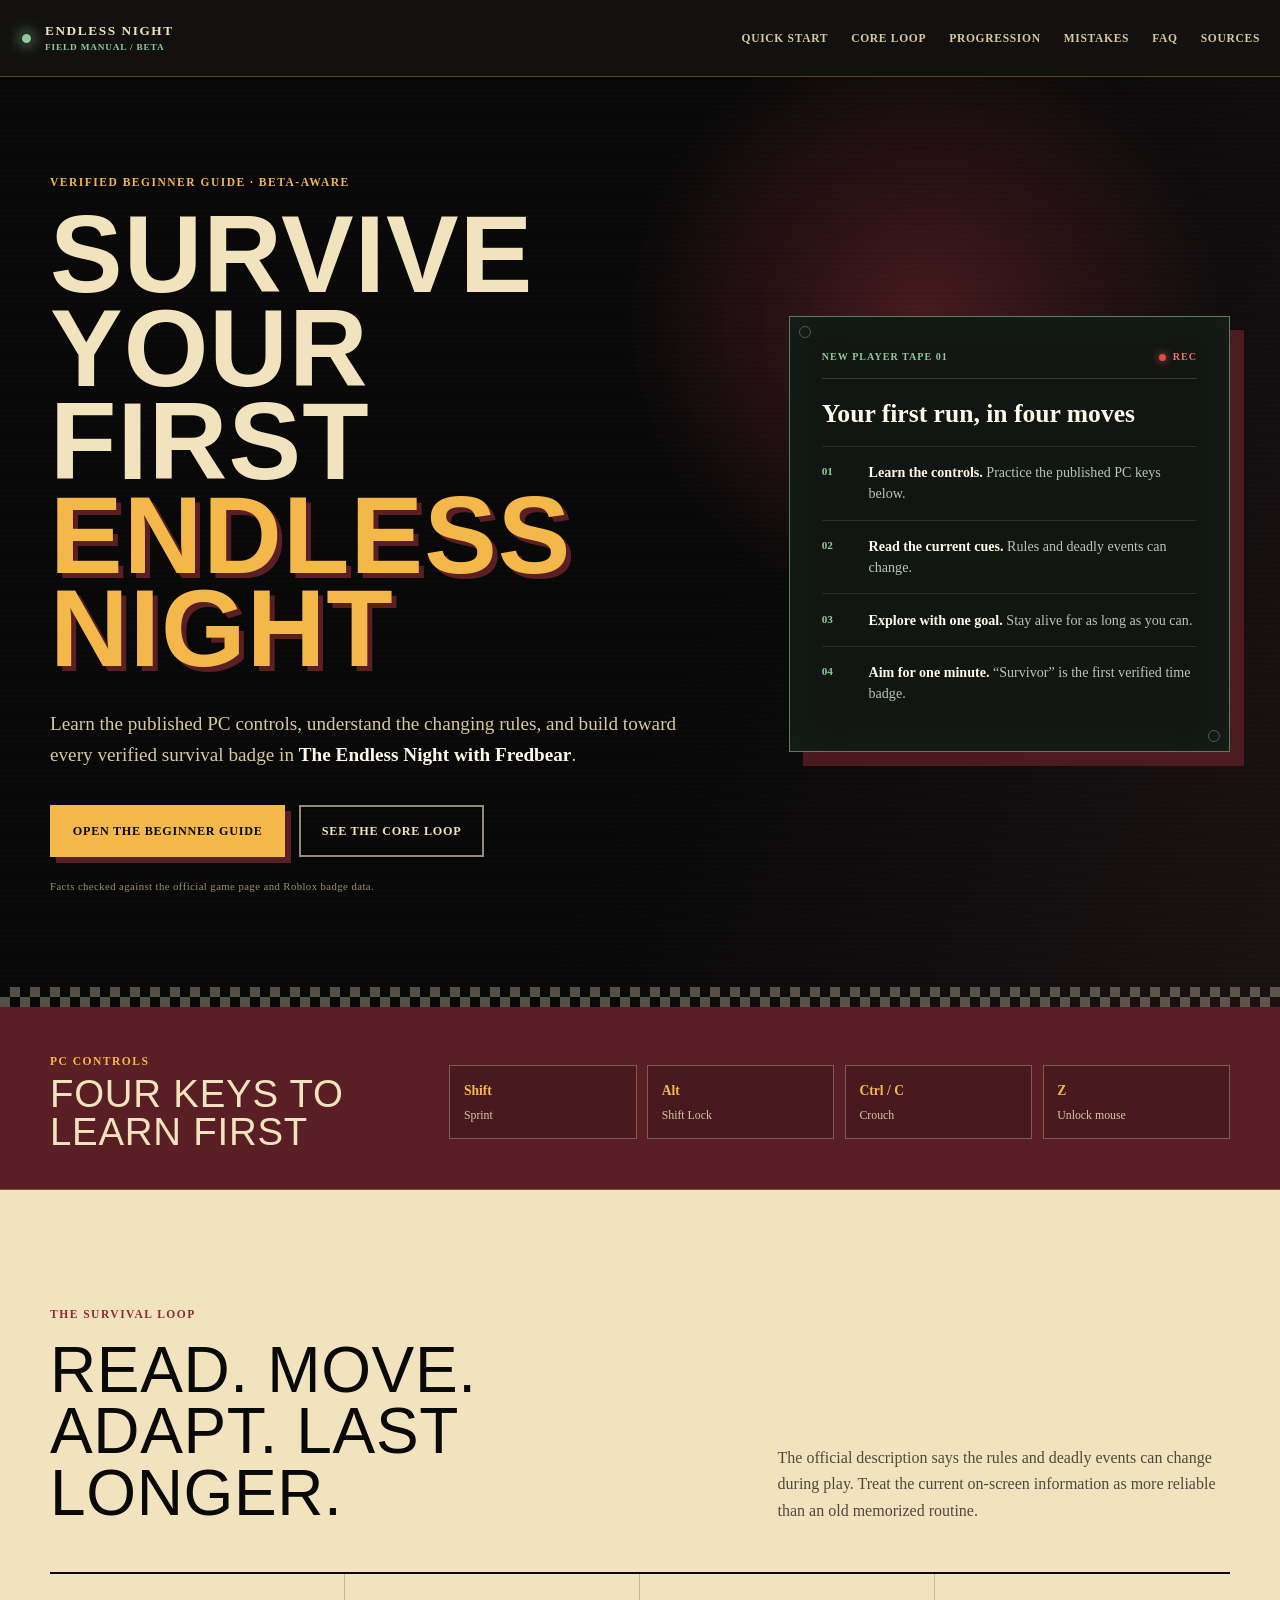
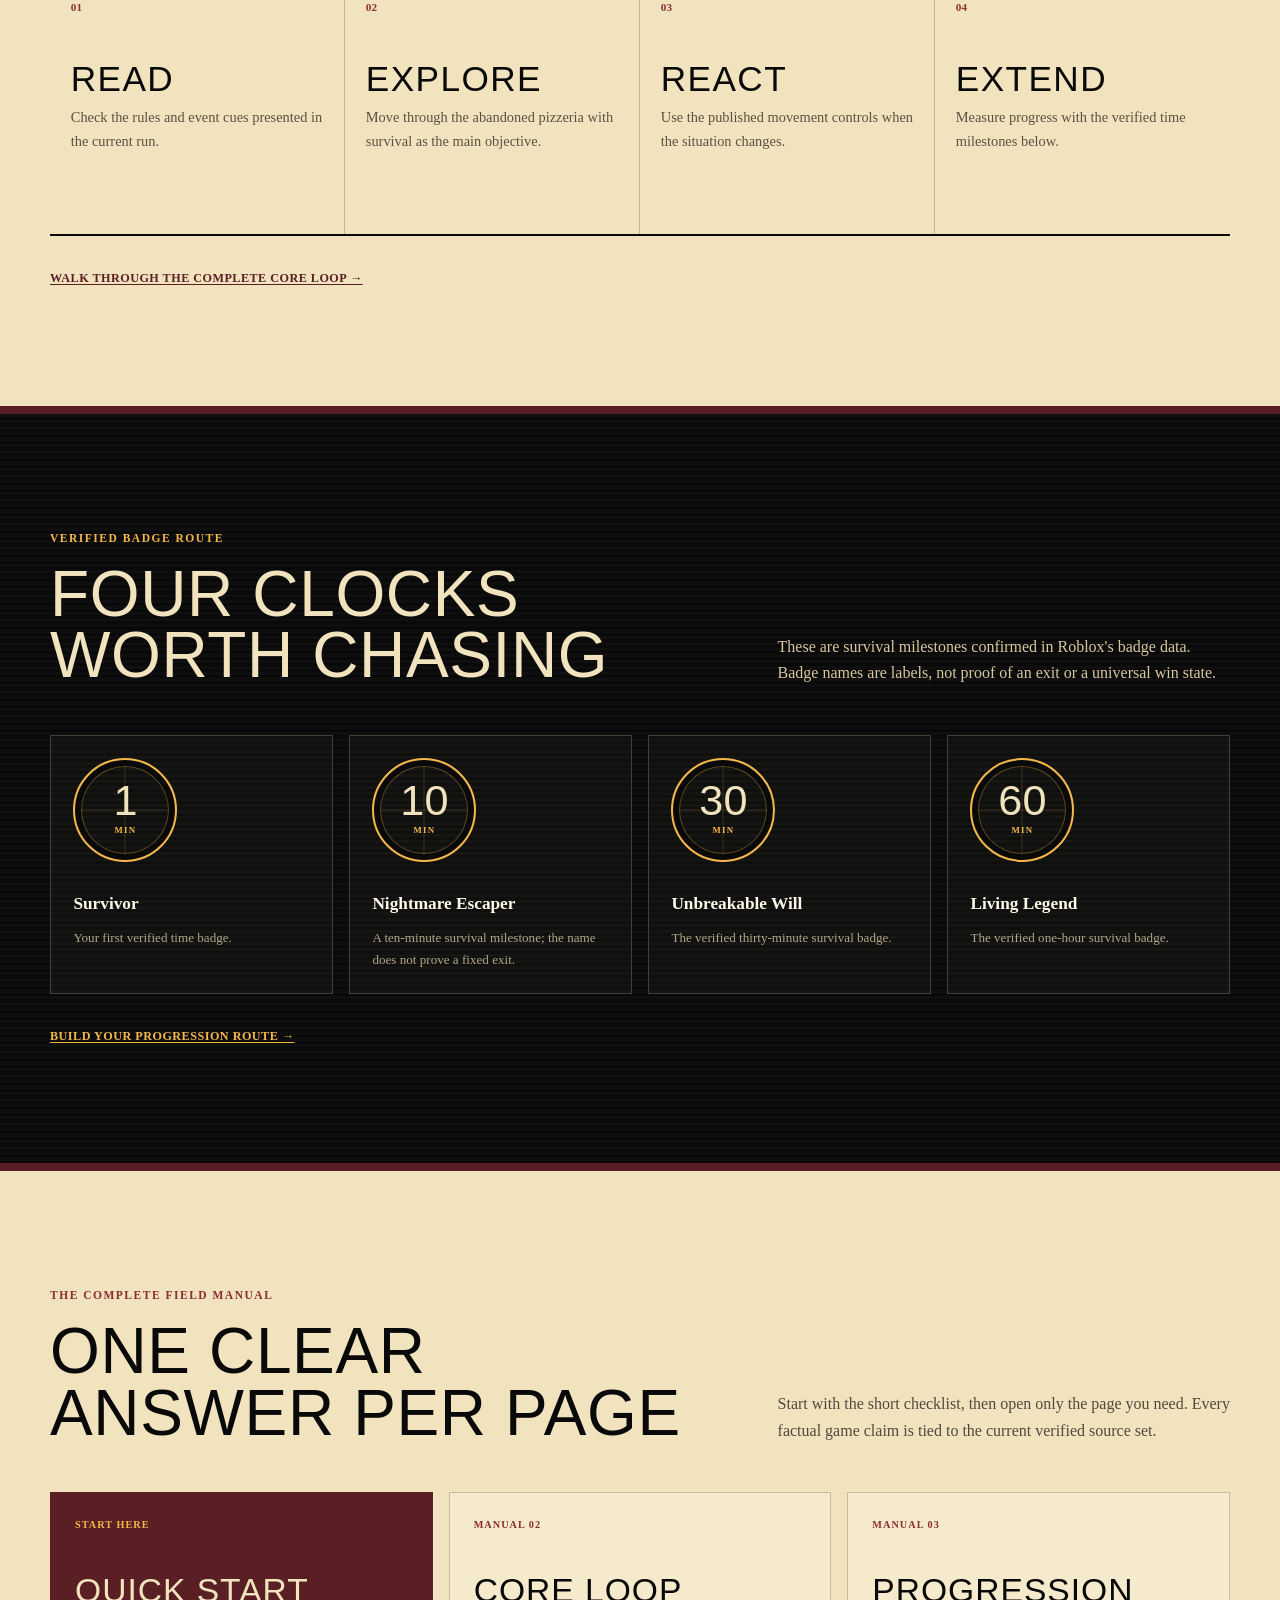
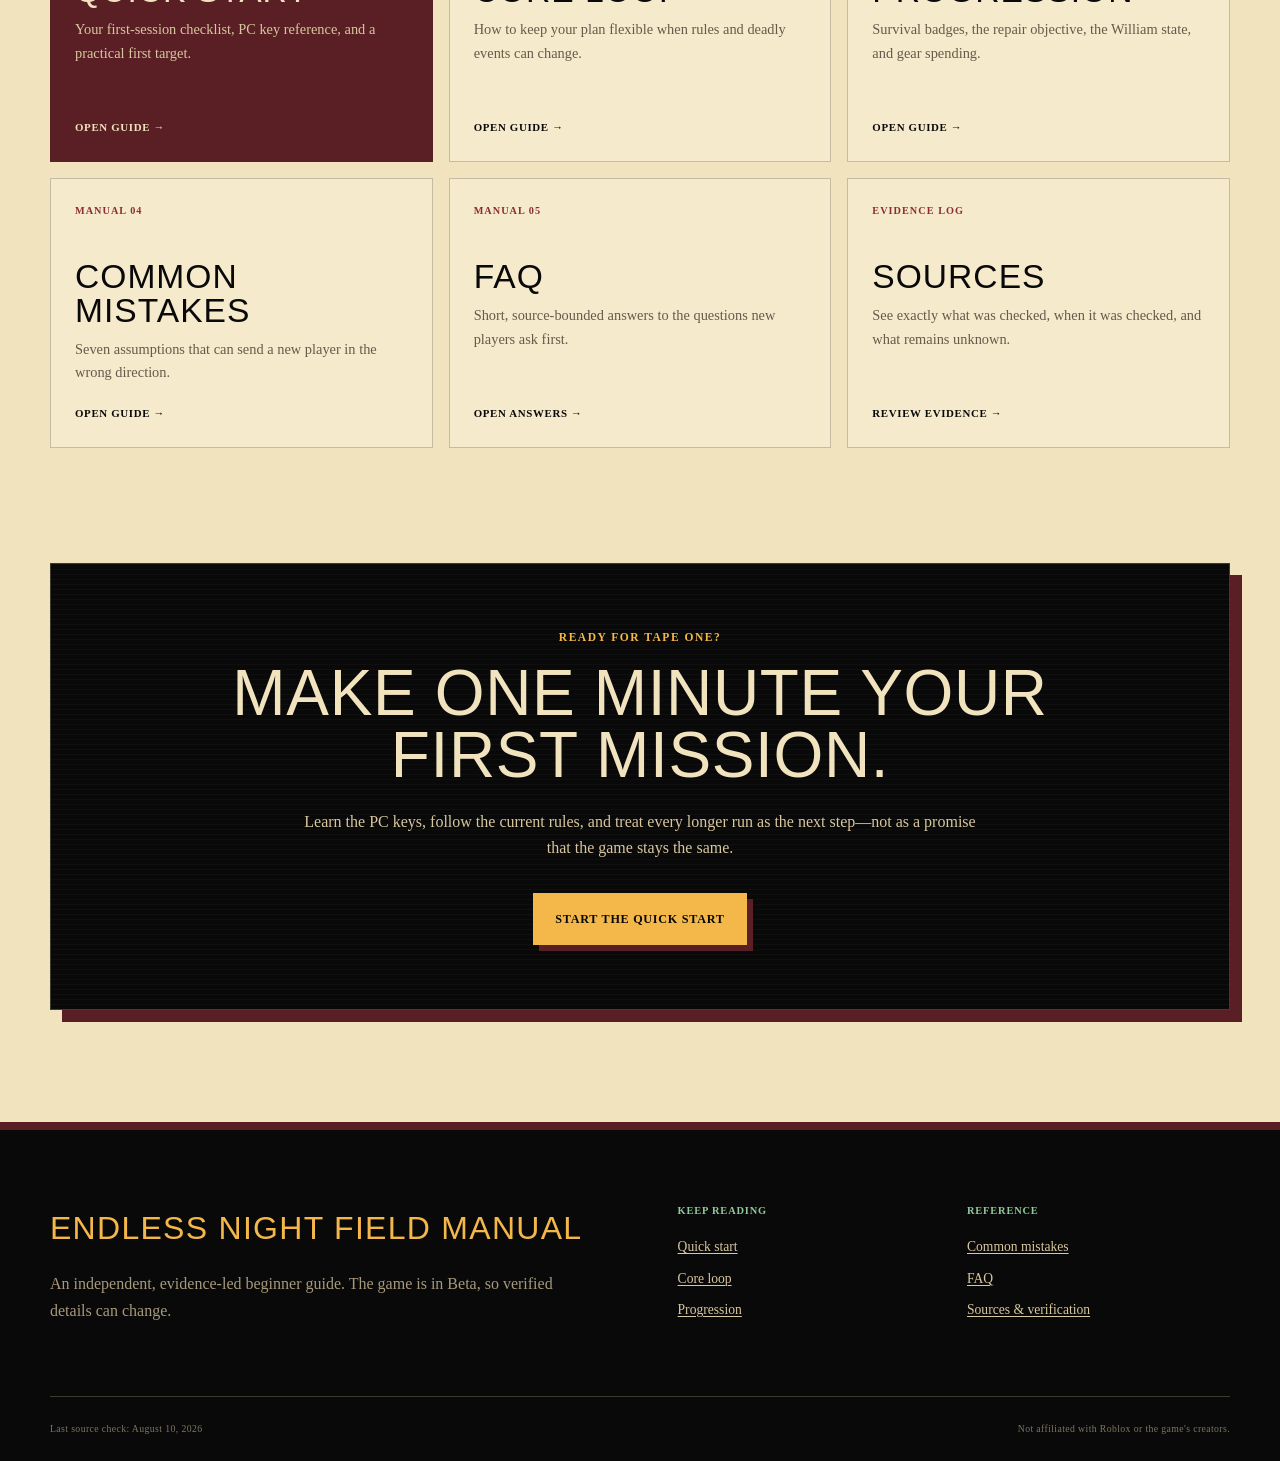
==== index.html @ 5c609689 "deploy: publish The Endless Night with Fredbear guide" ====
<!DOCTYPE html><html lang="en"><head><meta charSet="utf-8"/><meta name="viewport" content="width=device-width, initial-scale=1"/><link rel="stylesheet" href="/_next/static/css/index.C1_CdNjM.css" data-rsc-css-href="/_next/static/css/index.C1_CdNjM.css" data-precedence="vite-rsc/importer-resources"/><title>The Endless Night with Fredbear Beginner Guide &amp; Wiki</title><meta name="description" content="A verified beginner guide to The Endless Night with Fredbear: learn the PC controls, survival loop, badge milestones, common mistakes, and Beta-safe next steps."/><meta name="application-name" content="Endless Night Field Manual"/><meta name="author" content="Endless Night Field Manual"/><link rel="author" href="https://theendlessnightwithfredbear.wiki"/><meta name="creator" content="Endless Night Field Manual"/><meta name="publisher" content="Endless Night Field Manual"/><meta name="category" content="games"/><meta property="og:title" content="The Endless Night with Fredbear Beginner Guide &amp; Wiki"/><meta property="og:description" content="A verified beginner guide to The Endless Night with Fredbear: learn the PC controls, survival loop, badge milestones, common mistakes, and Beta-safe next steps."/><meta property="og:url" content="https://theendlessnightwithfredbear.wiki"/><meta property="og:site_name" content="Endless Night Field Manual"/><meta property="og:type" content="website"/><meta property="og:image" content="https://theendlessnightwithfredbear.wiki/og.png"/><meta property="og:image:width" content="1200"/><meta property="og:image:height" content="630"/><meta property="og:image:alt" content="Survive Your First Endless Night beginner field manual"/><meta name="twitter:card" content="summary_large_image"/><meta name="twitter:title" content="The Endless Night with Fredbear Beginner Guide &amp; Wiki"/><meta name="twitter:description" content="A verified beginner guide to The Endless Night with Fredbear: learn the PC controls, survival loop, badge milestones, common mistakes, and Beta-safe next steps."/><meta name="twitter:image" content="https://theendlessnightwithfredbear.wiki/og.png"/><link rel="canonical" href="https://theendlessnightwithfredbear.wiki"/><meta name="theme-color" content="#090909"/><meta name="color-scheme" content="dark"/>
<link rel="preload" href="/_next/static/_vinext_fonts/geist-8ac0455e797f/geist-98bbbccb.woff2" as="font" type="font/woff2" crossorigin />
<link rel="preload" href="/_next/static/_vinext_fonts/geist-mono-00e989178794/geist-mono-013b2f2f.woff2" as="font" type="font/woff2" crossorigin />
<style data-vinext-fonts>/* cyrillic-ext */
@font-face {
  font-family: 'Geist';
  font-style: normal;
  font-weight: 100 900;
  font-display: swap;
  src: url(/_next/static/_vinext_fonts/geist-8ac0455e797f/geist-ff2310f5.woff2) format('woff2');
  unicode-range: U+0460-052F, U+1C80-1C8A, U+20B4, U+2DE0-2DFF, U+A640-A69F, U+FE2E-FE2F;
}
/* cyrillic */
@font-face {
  font-family: 'Geist';
  font-style: normal;
  font-weight: 100 900;
  font-display: swap;
  src: url(/_next/static/_vinext_fonts/geist-8ac0455e797f/geist-875ccdd4.woff2) format('woff2');
  unicode-range: U+0301, U+0400-045F, U+0490-0491, U+04B0-04B1, U+2116;
}
/* vietnamese */
@font-face {
  font-family: 'Geist';
  font-style: normal;
  font-weight: 100 900;
  font-display: swap;
  src: url(/_next/static/_vinext_fonts/geist-8ac0455e797f/geist-52306abf.woff2) format('woff2');
  unicode-range: U+0102-0103, U+0110-0111, U+0128-0129, U+0168-0169, U+01A0-01A1, U+01AF-01B0, U+0300-0301, U+0303-0304, U+0308-0309, U+0323, U+0329, U+1EA0-1EF9, U+20AB;
}
/* latin-ext */
@font-face {
  font-family: 'Geist';
  font-style: normal;
  font-weight: 100 900;
  font-display: swap;
  src: url(/_next/static/_vinext_fonts/geist-8ac0455e797f/geist-001175b1.woff2) format('woff2');
  unicode-range: U+0100-02BA, U+02BD-02C5, U+02C7-02CC, U+02CE-02D7, U+02DD-02FF, U+0304, U+0308, U+0329, U+1D00-1DBF, U+1E00-1E9F, U+1EF2-1EFF, U+2020, U+20A0-20AB, U+20AD-20C0, U+2113, U+2C60-2C7F, U+A720-A7FF;
}
/* latin */
@font-face {
  font-family: 'Geist';
  font-style: normal;
  font-weight: 100 900;
  font-display: swap;
  src: url(/_next/static/_vinext_fonts/geist-8ac0455e797f/geist-98bbbccb.woff2) format('woff2');
  unicode-range: U+0000-00FF, U+0131, U+0152-0153, U+02BB-02BC, U+02C6, U+02DA, U+02DC, U+0304, U+0308, U+0329, U+2000-206F, U+20AC, U+2122, U+2191, U+2193, U+2212, U+2215, U+FEFF, U+FFFD;
}

@font-face {
  font-family: 'Geist Fallback';
  src: local("Arial");
  ascent-override: 95.94%;
  descent-override: 28.16%;
  line-gap-override: 0.00%;
  size-adjust: 104.76%;
}

.__font_geist_19ysh9d { font-family: 'Geist', 'Geist Fallback'; font-style: normal; }

.__variable_geist_19ysh9d { --font-geist-sans: 'Geist', 'Geist Fallback'; }

/* cyrillic-ext */
@font-face {
  font-family: 'Geist Mono';
  font-style: normal;
  font-weight: 100 900;
  font-display: swap;
  src: url(/_next/static/_vinext_fonts/geist-mono-00e989178794/geist-mono-f6b33328.woff2) format('woff2');
  unicode-range: U+0460-052F, U+1C80-1C8A, U+20B4, U+2DE0-2DFF, U+A640-A69F, U+FE2E-FE2F;
}
/* cyrillic */
@font-face {
  font-family: 'Geist Mono';
  font-style: normal;
  font-weight: 100 900;
  font-display: swap;
  src: url(/_next/static/_vinext_fonts/geist-mono-00e989178794/geist-mono-44e03052.woff2) format('woff2');
  unicode-range: U+0301, U+0400-045F, U+0490-0491, U+04B0-04B1, U+2116;
}
/* symbols2 */
@font-face {
  font-family: 'Geist Mono';
  font-style: normal;
  font-weight: 100 900;
  font-display: swap;
  src: url(/_next/static/_vinext_fonts/geist-mono-00e989178794/geist-mono-0638449e.woff2) format('woff2');
  unicode-range: U+2000-2001, U+2004-2008, U+200A, U+23B8-23BD, U+2500-259F;
}
/* vietnamese */
@font-face {
  font-family: 'Geist Mono';
  font-style: normal;
  font-weight: 100 900;
  font-display: swap;
  src: url(/_next/static/_vinext_fonts/geist-mono-00e989178794/geist-mono-971fb274.woff2) format('woff2');
  unicode-range: U+0102-0103, U+0110-0111, U+0128-0129, U+0168-0169, U+01A0-01A1, U+01AF-01B0, U+0300-0301, U+0303-0304, U+0308-0309, U+0323, U+0329, U+1EA0-1EF9, U+20AB;
}
/* latin-ext */
@font-face {
  font-family: 'Geist Mono';
  font-style: normal;
  font-weight: 100 900;
  font-display: swap;
  src: url(/_next/static/_vinext_fonts/geist-mono-00e989178794/geist-mono-44745446.woff2) format('woff2');
  unicode-range: U+0100-02BA, U+02BD-02C5, U+02C7-02CC, U+02CE-02D7, U+02DD-02FF, U+0304, U+0308, U+0329, U+1D00-1DBF, U+1E00-1E9F, U+1EF2-1EFF, U+2020, U+20A0-20AB, U+20AD-20C0, U+2113, U+2C60-2C7F, U+A720-A7FF;
}
/* latin */
@font-face {
  font-family: 'Geist Mono';
  font-style: normal;
  font-weight: 100 900;
  font-display: swap;
  src: url(/_next/static/_vinext_fonts/geist-mono-00e989178794/geist-mono-013b2f2f.woff2) format('woff2');
  unicode-range: U+0000-00FF, U+0131, U+0152-0153, U+02BB-02BC, U+02C6, U+02DA, U+02DC, U+0304, U+0308, U+0329, U+2000-206F, U+20AC, U+2122, U+2191, U+2193, U+2212, U+2215, U+FEFF, U+FFFD;
}

@font-face {
  font-family: 'Geist Mono Fallback';
  src: local("Arial");
  ascent-override: 74.67%;
  descent-override: 21.92%;
  line-gap-override: 0.00%;
  size-adjust: 134.59%;
}

.__font_geist_mono_1001rt9 { font-family: 'Geist Mono', 'Geist Mono Fallback'; font-style: normal; }

.__variable_geist_mono_1001rt9 { --font-geist-mono: 'Geist Mono', 'Geist Mono Fallback'; }
</style>
</head><body class="__variable_geist_19ysh9d __variable_geist_mono_1001rt9"><a class="skip-link" href="#main-content">Skip to guide</a><header class="site-header"><div class="header-inner"><a href="/" class="wordmark" aria-label="Endless Night Field Manual home"><span class="wordmark-light" aria-hidden="true"></span><span>ENDLESS NIGHT<small>FIELD MANUAL / BETA</small></span></a><nav class="desktop-nav" aria-label="Main navigation"><a href="/beginner-guide">Quick Start</a><a href="/core-loop">Core Loop</a><a href="/progression">Progression</a><a href="/common-mistakes">Mistakes</a><a href="/faq">FAQ</a><a href="/sources">Sources</a></nav><details class="mobile-menu"><summary>Manual</summary><nav aria-label="Mobile navigation"><a href="/">Home</a><a href="/beginner-guide">Quick Start</a><a href="/core-loop">Core Loop</a><a href="/progression">Progression</a><a href="/common-mistakes">Mistakes</a><a href="/faq">FAQ</a><a href="/sources">Sources</a></nav></details></div></header><main id="main-content"><section class="home-hero"><div class="hero-noise" aria-hidden="true"></div><div class="page-shell hero-grid"><div class="hero-copy"><span class="eyebrow">Verified beginner guide · Beta-aware</span><h1>Survive Your First <strong>Endless Night</strong></h1><p class="hero-lead">Learn the published PC controls, understand the changing rules, and build toward every verified survival badge in<!-- --> <em>The Endless Night with Fredbear</em>.</p><div class="hero-actions"><a href="/beginner-guide" class="button button-primary">Open the Beginner Guide</a><a href="/core-loop" class="button button-secondary">See the core loop</a></div><p class="evidence-note">Facts checked against the official game page and Roblox badge data.</p></div><div class="quick-card" aria-labelledby="quick-card-title"><div class="quick-card-top"><span>NEW PLAYER TAPE 01</span><span class="recording"><i></i> REC</span></div><h2 id="quick-card-title">Your first run, in four moves</h2><ol class="quick-steps"><li><span>01</span><p><strong>Learn the controls.</strong> Practice the published PC keys below.</p></li><li><span>02</span><p><strong>Read the current cues.</strong> Rules and deadly events can change.</p></li><li><span>03</span><p><strong>Explore with one goal.</strong> Stay alive for as long as you can.</p></li><li><span>04</span><p><strong>Aim for one minute.</strong> “Survivor” is the first verified time badge.</p></li></ol></div></div></section><section class="control-strip" aria-labelledby="controls-title"><div class="page-shell controls-inner"><div><span class="eyebrow">PC controls</span><h2 id="controls-title">Four keys to learn first</h2></div><dl class="key-grid"><div><dt>Shift</dt><dd>Sprint</dd></div><div><dt>Alt</dt><dd>Shift Lock</dd></div><div><dt>Ctrl / C</dt><dd>Crouch</dd></div><div><dt>Z</dt><dd>Unlock mouse</dd></div></dl></div></section><section class="page-shell home-section" aria-labelledby="loop-title"><div class="section-heading split-heading"><div><span class="eyebrow">The survival loop</span><h2 id="loop-title">Read. Move. Adapt. Last longer.</h2></div><p>The official description says the rules and deadly events can change during play. Treat the current on-screen information as more reliable than an old memorized routine.</p></div><div class="loop-grid"><article><span>01</span><h3>READ</h3><p>Check the rules and event cues presented in the current run.</p></article><article><span>02</span><h3>EXPLORE</h3><p>Move through the abandoned pizzeria with survival as the main objective.</p></article><article><span>03</span><h3>REACT</h3><p>Use the published movement controls when the situation changes.</p></article><article><span>04</span><h3>EXTEND</h3><p>Measure progress with the verified time milestones below.</p></article></div><a href="/core-loop" class="text-link">Walk through the complete core loop →</a></section><section class="milestone-section"><div class="page-shell"><div class="section-heading split-heading"><div><span class="eyebrow">Verified badge route</span><h2>Four clocks worth chasing</h2></div><p>These are survival milestones confirmed in Roblox&#x27;s badge data. Badge names are labels, not proof of an exit or a universal win state.</p></div><div class="badge-grid"><article><div class="clock-face" aria-hidden="true"><span>1</span><small>MIN</small></div><h3>Survivor</h3><p>Your first verified time badge.</p></article><article><div class="clock-face" aria-hidden="true"><span>10</span><small>MIN</small></div><h3>Nightmare Escaper</h3><p>A ten-minute survival milestone; the name does not prove a fixed exit.</p></article><article><div class="clock-face" aria-hidden="true"><span>30</span><small>MIN</small></div><h3>Unbreakable Will</h3><p>The verified thirty-minute survival badge.</p></article><article><div class="clock-face" aria-hidden="true"><span>60</span><small>MIN</small></div><h3>Living Legend</h3><p>The verified one-hour survival badge.</p></article></div><a href="/progression" class="text-link light-link">Build your progression route →</a></div></section><section class="page-shell home-section" aria-labelledby="manual-title"><div class="section-heading split-heading"><div><span class="eyebrow">The complete field manual</span><h2 id="manual-title">One clear answer per page</h2></div><p>Start with the short checklist, then open only the page you need. Every factual game claim is tied to the current verified source set.</p></div><div class="manual-grid"><a href="/beginner-guide" class="manual-card featured"><span>START HERE</span><h3>Quick Start</h3><p>Your first-session checklist, PC key reference, and a practical first target.</p><strong>Open guide →</strong></a><a href="/core-loop" class="manual-card"><span>MANUAL 02</span><h3>Core Loop</h3><p>How to keep your plan flexible when rules and deadly events can change.</p><strong>Open guide →</strong></a><a href="/progression" class="manual-card"><span>MANUAL 03</span><h3>Progression</h3><p>Survival badges, the repair objective, the William state, and gear spending.</p><strong>Open guide →</strong></a><a href="/common-mistakes" class="manual-card"><span>MANUAL 04</span><h3>Common Mistakes</h3><p>Seven assumptions that can send a new player in the wrong direction.</p><strong>Open guide →</strong></a><a href="/faq" class="manual-card"><span>MANUAL 05</span><h3>FAQ</h3><p>Short, source-bounded answers to the questions new players ask first.</p><strong>Open answers →</strong></a><a href="/sources" class="manual-card"><span>EVIDENCE LOG</span><h3>Sources</h3><p>See exactly what was checked, when it was checked, and what remains unknown.</p><strong>Review evidence →</strong></a></div></section><section class="page-shell final-cta" aria-labelledby="final-title"><span class="eyebrow">Ready for tape one?</span><h2 id="final-title">Make one minute your first mission.</h2><p>Learn the PC keys, follow the current rules, and treat every longer run as the next step—not as a promise that the game stays the same.</p><a href="/beginner-guide" class="button button-primary">Start the Quick Start</a></section><script type="application/ld+json">{"@context":"https://schema.org","@type":"HowTo","name":"How to start The Endless Night with Fredbear","description":"A verified first-run checklist covering the published PC controls and survival objective.","step":[{"@type":"HowToStep","name":"Learn the PC controls","text":"Use Shift to sprint, Alt for Shift Lock, Ctrl or C to crouch, and Z to unlock the mouse."},{"@type":"HowToStep","name":"Follow the current rules","text":"Read the rules and deadly event cues shown during the current run because they can change."},{"@type":"HowToStep","name":"Explore and survive","text":"Explore the abandoned pizzeria and focus on surviving for as long as possible."},{"@type":"HowToStep","name":"Use verified milestones","text":"Track the one, ten, thirty, and sixty minute survival badge milestones."}]}</script></main><footer class="site-footer"><div class="footer-grid"><div><p class="footer-title">ENDLESS NIGHT FIELD MANUAL</p><p>An independent, evidence-led beginner guide. The game is in Beta, so verified details can change.</p></div><nav aria-label="Footer guide links"><p class="footer-label">Keep reading</p><a href="/beginner-guide">Quick start</a><a href="/core-loop">Core loop</a><a href="/progression">Progression</a></nav><nav aria-label="Footer reference links"><p class="footer-label">Reference</p><a href="/common-mistakes">Common mistakes</a><a href="/faq">FAQ</a><a href="/sources">Sources &amp; verification</a></nav></div><div class="footer-bottom"><span>Last source check: August 10, 2026</span><span>Not affiliated with Roblox or the game&#x27;s creators.</span></div></footer><script type="application/ld+json">[{"@context":"https://schema.org","@type":"WebSite","name":"Endless Night Field Manual","url":"https://theendlessnightwithfredbear.wiki","description":"A verified beginner guide to The Endless Night with Fredbear: learn the PC controls, survival loop, badge milestones, common mistakes, and Beta-safe next steps.","inLanguage":"en"},{"@context":"https://schema.org","@type":"VideoGame","name":"The Endless Night with Fredbear","url":"https://theendlessnightwithfredbear.wiki","sameAs":"https://www.roblox.com/games/107421525627908/The-Endless-Night-with-Fredbear","gamePlatform":"Roblox","description":"Explore an abandoned pizzeria and survive as long as possible while rules and deadly events can change."}]</script></body></html>
---- _next/static/css/index.C1_CdNjM.css ----
:root{--ink:#090909;--ink-soft:#151313;--cream:#f1e3be;--cream-deep:#d8c79f;--paper:#fff9e9;--maroon:#5a1f25;--maroon-bright:#8b2d32;--amber:#f4b74a;--green:#90c99b;--red:#e04c43;--line-dark:#09090933;--line-light:#f1e3be38;--font-body:var(--font-geist-sans), Arial, sans-serif;--font-mono:var(--font-geist-mono), "Courier New", monospace;--font-display:Impact, Haettenschweiler, "Arial Narrow Bold", sans-serif}*{box-sizing:border-box}html{scroll-behavior:smooth;scroll-padding-top:7rem}body{background:var(--cream);color:var(--ink);font-family:var(--font-body);-webkit-font-smoothing:antialiased;margin:0;font-size:16px;line-height:1.65}a{color:inherit;text-underline-offset:.18em;text-decoration-thickness:.08em}button,summary,a{-webkit-tap-highlight-color:transparent}:focus-visible{outline:3px solid var(--amber);outline-offset:4px}.skip-link{z-index:100;background:var(--amber);color:var(--ink);font-family:var(--font-mono);padding:.65rem 1rem;font-weight:800;position:fixed;top:.75rem;left:.75rem;transform:translateY(-160%)}.skip-link:focus{transform:translateY(0)}.page-shell{width:min(1180px,100% - 40px);margin-inline:auto}.site-header{z-index:50;color:var(--cream);-webkit-backdrop-filter:blur(14px);backdrop-filter:blur(14px);background:#090909f5;border-bottom:1px solid #f4b74a52;position:sticky;top:0}.header-inner{justify-content:space-between;align-items:center;gap:2rem;width:min(1320px,100% - 40px);min-height:76px;margin-inline:auto;display:flex}.wordmark{color:var(--cream);font-family:var(--font-mono);letter-spacing:.12em;align-items:center;gap:.75rem;font-size:.83rem;font-weight:900;line-height:1.05;text-decoration:none;display:inline-flex}.wordmark small{color:var(--green);letter-spacing:.09em;margin-top:.32rem;font-size:.58rem;font-weight:600;display:block}.wordmark-light{background:var(--green);border:2px solid #243128;border-radius:50%;width:13px;height:13px;box-shadow:0 0 14px #90c99bb8}.desktop-nav{font-family:var(--font-mono);letter-spacing:.06em;text-transform:uppercase;align-items:center;gap:clamp(.75rem,1.8vw,1.7rem);font-size:.72rem;font-weight:700;display:flex}.desktop-nav a{color:var(--cream-deep);text-decoration:none;position:relative}.desktop-nav a:after{content:"";background:var(--amber);transform-origin:100%;height:2px;transition:transform .16s;position:absolute;bottom:-.45rem;left:0;right:0;transform:scaleX(0)}.desktop-nav a:hover{color:var(--paper)}.desktop-nav a:hover:after{transform-origin:0;transform:scaleX(1)}.mobile-menu{font-family:var(--font-mono);display:none;position:relative}.mobile-menu summary{border:1px solid var(--line-light);color:var(--cream);cursor:pointer;letter-spacing:.08em;text-transform:uppercase;padding:.5rem .7rem;font-size:.72rem;font-weight:800;list-style:none}.mobile-menu summary::-webkit-details-marker{display:none}.mobile-menu nav{border:1px solid var(--amber);background:var(--ink);width:220px;box-shadow:8px 8px 0 var(--maroon);position:absolute;top:calc(100% + .75rem);right:0}.mobile-menu nav a{border-bottom:1px solid var(--line-light);color:var(--cream);padding:.72rem .9rem;font-size:.78rem;text-decoration:none;display:block}.home-hero{border-bottom:8px solid var(--maroon);min-height:720px;color:var(--cream);background:radial-gradient(circle at 72% 26%,#5a1f25bd,#0000 26%),linear-gradient(115deg,#080808 0 56%,#191112 100%);place-items:center;display:grid;position:relative;overflow:hidden}.home-hero:after{content:"";opacity:.32;background:linear-gradient(45deg, var(--cream) 25%, transparent 25% 75%, var(--cream) 75%) 0 0 / 20px 20px, linear-gradient(45deg, var(--cream) 25%, transparent 25% 75%, var(--cream) 75%) 10px 10px / 20px 20px;height:20px;position:absolute;inset:auto 0 0}.hero-noise{pointer-events:none;opacity:.16;background:repeating-linear-gradient(#0000 0 3px,#ffffff1c 4px,#0000 5px);position:absolute;inset:0}.hero-grid{z-index:1;grid-template-columns:minmax(0,1.08fr) minmax(390px,.72fr);align-items:center;gap:clamp(2.5rem,6vw,6.5rem);padding-block:6rem 7rem;display:grid;position:relative}.eyebrow{color:var(--maroon-bright);font-family:var(--font-mono);letter-spacing:.13em;text-transform:uppercase;margin-bottom:1rem;font-size:.72rem;font-weight:900;display:block}.home-hero .eyebrow,.milestone-section .eyebrow,.final-cta .eyebrow,.site-footer .eyebrow{color:var(--amber)}.hero-copy h1,.guide-hero h1{font-family:var(--font-display);letter-spacing:.01em;text-transform:uppercase;margin:0;font-size:clamp(4rem,8.5vw,7.9rem);font-weight:900;line-height:.86}.hero-copy h1 strong{color:var(--amber);font-weight:inherit;text-shadow:5px 5px 0 var(--maroon);display:block}.hero-lead{max-width:720px;color:var(--cream-deep);margin:2rem 0 0;font-size:clamp(1rem,1.5vw,1.24rem);line-height:1.65}.hero-lead em{color:var(--paper);font-style:normal;font-weight:750}.hero-actions{flex-wrap:wrap;gap:.85rem;margin-top:2.1rem;display:flex}.button{min-height:52px;font-family:var(--font-mono);letter-spacing:.06em;text-transform:uppercase;border:2px solid #0000;justify-content:center;align-items:center;padding:.8rem 1.3rem;font-size:.76rem;font-weight:900;text-decoration:none;transition:transform .15s,box-shadow .15s,background .15s;display:inline-flex}.button:hover{transform:translate(-2px,-2px)}.button-primary{border-color:var(--amber);background:var(--amber);color:var(--ink);box-shadow:6px 6px 0 var(--maroon)}.button-primary:hover{box-shadow:8px 8px 0 var(--maroon)}.button-secondary{color:var(--cream);border-color:#f1e3be99}.button-secondary:hover{background:#f1e3be14}.evidence-note{color:#9a8f75;font-family:var(--font-mono);letter-spacing:.04em;margin:1.3rem 0 0;font-size:.67rem}.quick-card{background:linear-gradient(#90c99b09,#90c99b09),#0c100d;border:1px solid #90c99b94;padding:clamp(1.3rem,3vw,2rem);position:relative;box-shadow:14px 14px #5a1f25cc,inset 0 0 42px #90c99b0e}.quick-card:before,.quick-card:after{content:"";border:1px solid #90c99b66;border-radius:50%;width:10px;height:10px;position:absolute}.quick-card:before{top:9px;left:9px}.quick-card:after{bottom:9px;right:9px}.quick-card-top{color:var(--green);font-family:var(--font-mono);letter-spacing:.1em;border-bottom:1px solid #90c99b3b;justify-content:space-between;align-items:center;padding-bottom:.8rem;font-size:.63rem;font-weight:700;display:flex}.recording{color:#f07169;align-items:center;gap:.4rem;display:inline-flex}.recording i{background:var(--red);width:7px;height:7px;box-shadow:0 0 8px var(--red);border-radius:50%;animation:1.3s step-end infinite pulse}.quick-card h2{color:var(--paper);margin:1.25rem 0 1.1rem;font-size:clamp(1.35rem,2vw,1.8rem);line-height:1.15}.quick-steps{margin:0;padding:0;list-style:none}.quick-steps li{border-top:1px solid #90c99b26;grid-template-columns:34px 1fr;gap:.8rem;padding:.95rem 0;display:grid}.quick-steps li>span{color:var(--green);font-family:var(--font-mono);font-size:.7rem;font-weight:800}.quick-steps p{color:#b7c5b8;margin:0;font-size:.88rem;line-height:1.5}.quick-steps strong{color:var(--paper)}@keyframes pulse{50%{opacity:.3}}.control-strip{background:var(--maroon);color:var(--cream);border-bottom:1px solid #f1e3be3d}.controls-inner{grid-template-columns:.72fr 1.6fr;align-items:center;gap:3rem;padding-block:2.3rem;display:grid}.controls-inner .eyebrow{color:var(--amber);margin-bottom:.25rem}.controls-inner h2{font-family:var(--font-display);letter-spacing:.02em;text-transform:uppercase;margin:0;font-size:clamp(1.7rem,3vw,2.7rem);font-weight:400;line-height:1}.key-grid{grid-template-columns:repeat(4,1fr);gap:.65rem;margin:0;display:grid}.key-grid div{background:#09090938;border:1px solid #f1e3be52;padding:.85rem .85rem .75rem}.key-grid dt{color:var(--amber);font-family:var(--font-mono);font-size:.85rem;font-weight:900}.key-grid dd{color:var(--cream-deep);margin:.25rem 0 0;font-size:.74rem}.home-section{padding-block:clamp(5rem,9vw,8rem)}.section-heading{margin-bottom:3rem}.split-heading{grid-template-columns:1.1fr .75fr;align-items:end;gap:4rem;display:grid}.section-heading h2,.final-cta h2,.next-reading h2,.faq-links h2,.evidence-boundary h2,.beta-note h2{font-family:var(--font-display);letter-spacing:.01em;text-transform:uppercase;margin:0;font-size:clamp(2.7rem,5vw,5.1rem);font-weight:400;line-height:.96}.section-heading>p{color:#50493d;margin:0}.loop-grid{border-top:2px solid var(--ink);border-bottom:2px solid var(--ink);grid-template-columns:repeat(4,1fr);display:grid}.loop-grid article{border-right:1px solid var(--line-dark);min-height:260px;padding:1.5rem 1.3rem;position:relative}.loop-grid article:last-child{border-right:0}.loop-grid article>span{color:var(--maroon-bright);font-family:var(--font-mono);font-size:.7rem;font-weight:900;display:block}.loop-grid h3{font-family:var(--font-display);letter-spacing:.04em;margin:2.8rem 0 .6rem;font-size:2.2rem;font-weight:400;line-height:1}.loop-grid p{color:#5b5142;margin:0;font-size:.9rem}.text-link,.inline-link{color:var(--maroon);font-weight:800}.text-link{font-family:var(--font-mono);letter-spacing:.04em;text-transform:uppercase;margin-top:2rem;font-size:.76rem;display:inline-block}.milestone-section{border-block:8px solid var(--maroon);background:linear-gradient(#ffffff06 50%, transparent 50%) 0 0 / 100% 6px, var(--ink);color:var(--cream);padding-block:clamp(5rem,9vw,8rem);position:relative;overflow:hidden}.milestone-section .section-heading>p{color:var(--cream-deep)}.badge-grid{grid-template-columns:repeat(4,1fr);gap:1rem;display:grid}.badge-grid article{border:1px solid var(--line-light);background:#f1e3be06;padding:1.4rem}.clock-face{border:2px solid var(--amber);width:104px;height:104px;box-shadow:inset 0 0 0 6px var(--ink), inset 0 0 0 7px #f4b74a4d;text-align:center;background:linear-gradient(90deg,#0000 49%,#f4b74a2e 50%,#0000 51%),linear-gradient(#0000 49%,#f4b74a2e 50%,#0000 51%);border-radius:50%;place-content:center;margin-bottom:2rem;display:grid}.clock-face span{font-family:var(--font-display);font-size:2.7rem;line-height:.8}.clock-face small{color:var(--amber);font-family:var(--font-mono);letter-spacing:.14em;margin-top:.35rem;font-size:.55rem;font-weight:900}.badge-grid h3{color:var(--paper);margin:0;font-size:1.08rem;line-height:1.2}.badge-grid p{color:#b3a689;margin:.75rem 0 0;font-size:.82rem}.light-link{color:var(--amber)}.manual-grid{grid-template-columns:repeat(3,1fr);gap:1rem;display:grid}.manual-card{border:1px solid var(--line-dark);min-height:270px;color:var(--ink);background:#fff9e952;flex-direction:column;padding:1.5rem;text-decoration:none;transition:transform .16s,box-shadow .16s,background .16s;display:flex}.manual-card:hover{background:var(--paper);box-shadow:8px 8px 0 var(--maroon);transform:translate(-3px,-3px)}.manual-card.featured{border-color:var(--maroon);background:var(--maroon);color:var(--cream)}.manual-card>span{color:var(--maroon-bright);font-family:var(--font-mono);letter-spacing:.1em;font-size:.64rem;font-weight:900}.manual-card.featured>span{color:var(--amber)}.manual-card h3{font-family:var(--font-display);letter-spacing:.03em;text-transform:uppercase;margin:2.5rem 0 .65rem;font-size:2.1rem;font-weight:400;line-height:1}.manual-card p{color:#655b4b;margin:0 0 1.2rem;font-size:.9rem}.manual-card.featured p{color:var(--cream-deep)}.manual-card strong{font-family:var(--font-mono);letter-spacing:.06em;text-transform:uppercase;margin-top:auto;font-size:.68rem}.final-cta{border:1px solid var(--line-light);background:repeating-linear-gradient(0deg, transparent 0 4px, #ffffff06 4px 5px), var(--ink);color:var(--cream);text-align:center;box-shadow:12px 12px 0 var(--maroon);margin-bottom:7rem;padding:clamp(2rem,5vw,4.3rem)}.final-cta h2{max-width:850px;margin-inline:auto}.final-cta p{max-width:690px;color:var(--cream-deep);margin:1.4rem auto 2rem}.guide-layout{grid-template-columns:240px minmax(0,1fr);gap:clamp(3rem,7vw,7rem);padding-block:5rem 8rem;display:grid}.guide-rail{border-top:3px solid var(--ink);align-self:start;padding-top:1rem;position:sticky;top:110px}.rail-signal{color:#32623e;font-family:var(--font-mono);letter-spacing:.09em;align-items:center;gap:.4rem;font-size:.61rem;font-weight:900;display:inline-flex}.rail-signal:before{content:"";background:#3f8c50;border-radius:50%;width:7px;height:7px}.guide-rail>p{font-family:var(--font-mono);letter-spacing:.08em;text-transform:uppercase;margin:1.5rem 0 .65rem;font-size:.67rem;font-weight:900}.guide-rail nav{display:grid}.guide-rail nav a{border-top:1px solid var(--line-dark);color:#4d463b;grid-template-columns:25px 1fr;gap:.5rem;padding:.72rem 0;font-size:.78rem;line-height:1.3;text-decoration:none;display:grid}.guide-rail nav a span{color:var(--maroon-bright);font-family:var(--font-mono);font-size:.64rem;font-weight:900}.guide-rail nav a:hover{color:var(--maroon)}.guide-hero{border-bottom:6px solid var(--maroon);padding:0 0 3.5rem;position:relative}.guide-hero:after{content:"";background:var(--amber);width:34%;height:6px;position:absolute;bottom:-6px;right:0}.breadcrumb{color:#675e4d;font-family:var(--font-mono);letter-spacing:.06em;text-transform:uppercase;margin-bottom:3rem;font-size:.68rem;font-weight:800;display:inline-block}.guide-hero .eyebrow{margin-bottom:.85rem}.guide-hero h1{max-width:850px;color:var(--ink);font-size:clamp(3.4rem,7vw,7rem)}.guide-hero>p{color:#514a3d;max-width:760px;margin:1.8rem 0 0;font-size:clamp(1.05rem,1.8vw,1.3rem);line-height:1.65}.guide-sections{border-bottom:2px solid var(--ink)}.manual-section{border-top:1px solid var(--line-dark);grid-template-columns:62px minmax(0,1fr);gap:1.4rem;padding-block:clamp(3.3rem,6vw,5.2rem);display:grid}.manual-section:first-child{border-top:0}.section-number{color:var(--maroon-bright);font-family:var(--font-mono);font-size:.75rem;font-weight:900}.manual-section h2{max-width:760px;font-family:var(--font-display);letter-spacing:.02em;text-transform:uppercase;margin:0 0 1.2rem;font-size:clamp(2.2rem,4vw,3.9rem);font-weight:400;line-height:1}.manual-section p{color:#4f493d;max-width:730px}.callout{border-left:5px solid var(--green);background:#90c99b29;max-width:730px;margin-top:2rem;padding:1.25rem 1.4rem}.callout strong{font-family:var(--font-mono);letter-spacing:.06em;text-transform:uppercase;font-size:.74rem;display:block}.callout p{margin:.45rem 0 0}.warning-callout{border-left-color:var(--amber);background:#f4b74a2e}.control-list{grid-template-columns:1fr 1fr;gap:.75rem;max-width:680px;margin:1.8rem 0;display:grid}.control-list div{border:1px solid var(--line-dark);background:#fff9e959;align-items:center;gap:1rem;padding:.8rem;display:flex}.control-list dt{border:2px solid var(--ink);background:var(--ink);min-width:88px;color:var(--amber);font-family:var(--font-mono);text-align:center;box-shadow:0 3px 0 var(--maroon);border-radius:4px;padding:.38rem .55rem;font-size:.73rem;font-weight:900}.control-list dd{margin:0;font-weight:750}.fine-print{font-size:.82rem;font-style:italic}.checklist,.route-list,.mistake-list{max-width:760px;margin:2rem 0;padding:0;list-style:none}.checklist li{border-top:1px solid var(--line-dark);grid-template-columns:42px 1fr;gap:1rem;padding:1.1rem 0;display:grid}.checklist li>span{background:var(--maroon);width:34px;height:34px;color:var(--cream);font-family:var(--font-mono);border-radius:50%;place-items:center;font-size:.68rem;font-weight:900;display:grid}.checklist p{margin:.2rem 0 0}.milestone-line{border-block:2px solid var(--ink);grid-template-columns:repeat(4,1fr);max-width:760px;margin:2rem 0;display:grid}.milestone-line span{border-right:1px solid var(--line-dark);padding:1rem .7rem;font-size:.7rem;font-weight:750;line-height:1.25;display:grid}.milestone-line span:last-child{border-right:0}.milestone-line strong{color:var(--maroon);font-family:var(--font-display);font-size:2rem;font-weight:400}.formula{border:2px solid var(--ink);background:var(--ink);max-width:760px;color:var(--amber);font-family:var(--font-mono);letter-spacing:.05em;justify-content:space-between;align-items:center;gap:.7rem;margin:2rem 0;padding:1.1rem;font-size:.75rem;font-weight:900;display:flex}.formula b{color:var(--cream)}.progress-table{border-block:2px solid var(--ink);max-width:780px;margin:2rem 0 1rem}.progress-row{border-top:1px solid var(--line-dark);grid-template-columns:110px 1fr 1.25fr;gap:1rem;padding:.85rem;font-size:.86rem;display:grid}.progress-head{background:var(--ink);color:var(--cream);font-family:var(--font-mono);letter-spacing:.06em;text-transform:uppercase;border:0;font-size:.65rem;font-weight:900}.progress-row strong{color:var(--maroon);font-family:var(--font-mono)}.objective-grid{grid-template-columns:1fr 1fr;gap:1rem;max-width:780px;margin:2rem 0;display:grid}.objective-grid article{border:1px solid var(--line-dark);background:#fff9e957;padding:1.35rem}.objective-grid article>span{color:var(--maroon-bright);font-family:var(--font-mono);letter-spacing:.08em;font-size:.62rem;font-weight:900}.objective-grid h3{margin:1.2rem 0 .4rem;font-size:1.25rem}.objective-grid p{margin:0;font-size:.87rem}.route-list{counter-reset:route}.route-list li{counter-increment:route;border-top:1px solid var(--line-dark);color:#4f493d;padding:1rem 0 1rem 3.6rem}.route-list li:before{content:"0" counter(route);float:left;color:var(--maroon-bright);font-family:var(--font-mono);margin-left:-3.6rem;font-size:.7rem;font-weight:900}.mistake-list li{border-top:1px solid var(--line-dark);grid-template-columns:48px 1fr;gap:1rem;padding:1.25rem 0;display:grid}.mistake-list li>span{color:var(--maroon-bright);font-family:var(--font-mono);font-size:.7rem;font-weight:900}.mistake-list h3{margin:0 0 .3rem;font-size:1.05rem}.mistake-list p{margin:0}.next-reading{border:1px solid var(--line-light);background:var(--ink);color:var(--cream);margin-top:5rem;padding:clamp(1.5rem,4vw,3rem)}.next-reading h2{font-size:clamp(2.3rem,4vw,4rem)}.next-grid{background:var(--line-light);grid-template-columns:repeat(3,1fr);gap:1px;margin-top:2rem;display:grid}.next-grid a{background:var(--ink);min-height:150px;color:var(--cream);flex-direction:column;gap:.8rem;padding:1.25rem;text-decoration:none;display:flex}.next-grid a:hover{background:#211416}.next-grid strong{color:var(--amber);font-family:var(--font-mono);letter-spacing:.04em;text-transform:uppercase;font-size:.72rem}.next-grid span{color:var(--cream-deep);font-size:.82rem}.faq-page,.sources-page{padding-block:5rem 8rem}.faq-hero{max-width:990px}.faq-list{border-top:2px solid var(--ink);max-width:990px;margin-top:4rem}.faq-list details{border-bottom:1px solid var(--line-dark)}.faq-list summary{cursor:pointer;font-family:var(--font-display);letter-spacing:.02em;text-transform:uppercase;grid-template-columns:55px 1fr;align-items:center;padding:1.35rem 0;font-size:clamp(1.35rem,2.6vw,2.3rem);line-height:1.05;list-style:none;display:grid}.faq-list summary::-webkit-details-marker{display:none}.faq-list summary:after{content:"+";color:var(--maroon);font-family:var(--font-mono);justify-self:end;font-size:1.5rem}.faq-list details[open] summary:after{content:"−"}.faq-list summary span{color:var(--maroon-bright);font-family:var(--font-mono);font-size:.66rem;font-weight:900}.faq-list details>p{color:#4f493d;max-width:790px;margin:0 0 1.7rem 55px}.faq-links{border:1px solid var(--line-light);background:var(--ink);max-width:990px;color:var(--cream);justify-content:space-between;align-items:end;gap:2rem;margin-top:5rem;padding:clamp(1.5rem,4vw,3rem);display:flex}.faq-links h2{max-width:570px;font-size:clamp(2.3rem,4vw,4rem)}.faq-links>div:last-child{flex-direction:column;gap:.8rem;display:flex}.source-card{border-bottom:1px solid var(--line-dark);grid-template-columns:150px minmax(0,1fr);gap:2rem;padding-block:3.5rem;display:grid}.source-index{color:var(--maroon-bright);font-family:var(--font-mono);letter-spacing:.07em;font-size:.7rem;font-weight:900}.source-card h2{font-family:var(--font-display);text-transform:uppercase;margin:0;font-size:clamp(2rem,4vw,3.5rem);font-weight:400;line-height:1}.source-card p{color:#4f493d;max-width:780px}.source-card a{color:var(--maroon);font-family:var(--font-mono);letter-spacing:.05em;text-transform:uppercase;overflow-wrap:anywhere;margin-top:.6rem;font-size:.73rem;font-weight:900;display:inline-block}.evidence-boundary{border:1px solid var(--line-light);background:var(--ink);color:var(--cream);margin-top:5rem;padding:clamp(1.5rem,5vw,4rem)}.boundary-grid{border-top:1px solid var(--line-light);grid-template-columns:1fr 1fr;gap:0;margin-top:2.4rem;display:grid}.boundary-grid p{border-bottom:1px solid var(--line-light);color:var(--cream-deep);margin:0;padding:1rem 1rem 1rem 2rem;font-size:.86rem}.boundary-grid p:before{content:"×";float:left;color:var(--red);font-family:var(--font-mono);margin-left:-1.45rem;font-weight:900}.beta-note{border-block:2px solid var(--ink);grid-template-columns:150px 1fr;gap:2rem;margin-top:5rem;padding-block:3rem;display:grid}.beta-mark{border:3px solid var(--maroon);width:112px;height:112px;color:var(--maroon);border-radius:50%;place-items:center;font-family:Georgia,serif;font-size:4rem;line-height:1;display:grid}.beta-note p{color:#4f493d;max-width:800px}.sources-return{align-items:center;gap:2rem;margin-top:4rem;display:flex}.sources-return .button{color:var(--ink)}.site-footer{border-top:8px solid var(--maroon);background:var(--ink);color:var(--cream);padding:4.5rem max(20px,50% - 590px) 1.5rem}.footer-grid{grid-template-columns:1.5fr .6fr .7fr;gap:4rem;padding-bottom:3.5rem;display:grid}.footer-grid>div>p:last-child{color:#a7997b;max-width:520px}.footer-title{color:var(--amber);font-family:var(--font-display);letter-spacing:.04em;margin:0;font-size:2rem}.footer-grid nav{flex-direction:column;align-items:start;gap:.55rem;display:flex}.footer-label{color:var(--green);font-family:var(--font-mono);letter-spacing:.08em;text-transform:uppercase;margin:0 0 .5rem;font-size:.65rem;font-weight:900}.footer-grid nav a{color:var(--cream-deep);font-size:.85rem}.footer-bottom{border-top:1px solid var(--line-light);color:#81755f;font-family:var(--font-mono);letter-spacing:.04em;justify-content:space-between;gap:1.5rem;padding-top:1.5rem;font-size:.61rem;display:flex}@media (max-width:960px){.desktop-nav{display:none}.mobile-menu{display:block}.hero-grid{grid-template-columns:1fr;gap:3.5rem}.home-hero{min-height:0}.quick-card{max-width:620px}.controls-inner,.split-heading{grid-template-columns:1fr;gap:1.5rem}.key-grid,.badge-grid,.loop-grid{grid-template-columns:1fr 1fr}.loop-grid article:nth-child(2){border-right:0}.loop-grid article:nth-child(-n+2){border-bottom:1px solid var(--line-dark)}.manual-grid{grid-template-columns:1fr 1fr}.guide-layout{grid-template-columns:1fr;gap:3rem}.guide-rail{position:static}.guide-rail nav{grid-template-columns:repeat(2,1fr);gap:0 1.5rem}.footer-grid{grid-template-columns:1fr 1fr}.footer-grid>div:first-child{grid-column:1/-1}}@media (max-width:640px){.page-shell,.header-inner{width:min(100% - 28px,1180px)}.header-inner{min-height:68px}.wordmark{font-size:.72rem}.hero-grid{padding-block:4.5rem 6rem}.hero-copy h1{font-size:clamp(3.7rem,20vw,5.2rem)}.hero-actions{display:grid}.button{width:100%}.quick-card{box-shadow:8px 8px #5a1f25cc}.key-grid,.badge-grid,.loop-grid,.manual-grid,.control-list,.objective-grid,.next-grid,.boundary-grid{grid-template-columns:1fr}.loop-grid article{border-right:0;border-bottom:1px solid var(--line-dark);min-height:0}.loop-grid article:last-child{border-bottom:0}.milestone-line{grid-template-columns:1fr 1fr}.milestone-line span:nth-child(2){border-right:0}.guide-layout,.faq-page,.sources-page{padding-block:3.5rem 5rem}.guide-rail nav{grid-template-columns:1fr}.guide-hero h1{font-size:clamp(3.2rem,17vw,5.2rem)}.manual-section{grid-template-columns:1fr;gap:.55rem}.formula{text-align:center;grid-template-columns:1fr;display:grid}.formula b{transform:rotate(90deg)}.progress-row{grid-template-columns:78px 1fr}.progress-row span:last-child{grid-column:1/-1}.progress-head span:last-child{display:none}.faq-list summary{grid-template-columns:38px 1fr}.faq-list summary:after{display:none}.faq-list details>p{margin-left:38px}.faq-links,.sources-return{display:grid}.source-card,.beta-note{grid-template-columns:1fr;gap:1rem}.footer-grid{grid-template-columns:1fr;gap:2.5rem}.footer-grid>div:first-child{grid-column:auto}.footer-bottom{flex-direction:column}}@media (prefers-reduced-motion:reduce){html{scroll-behavior:auto}*,:before,:after{transition-duration:.01ms!important;animation-duration:.01ms!important;animation-iteration-count:1!important}}
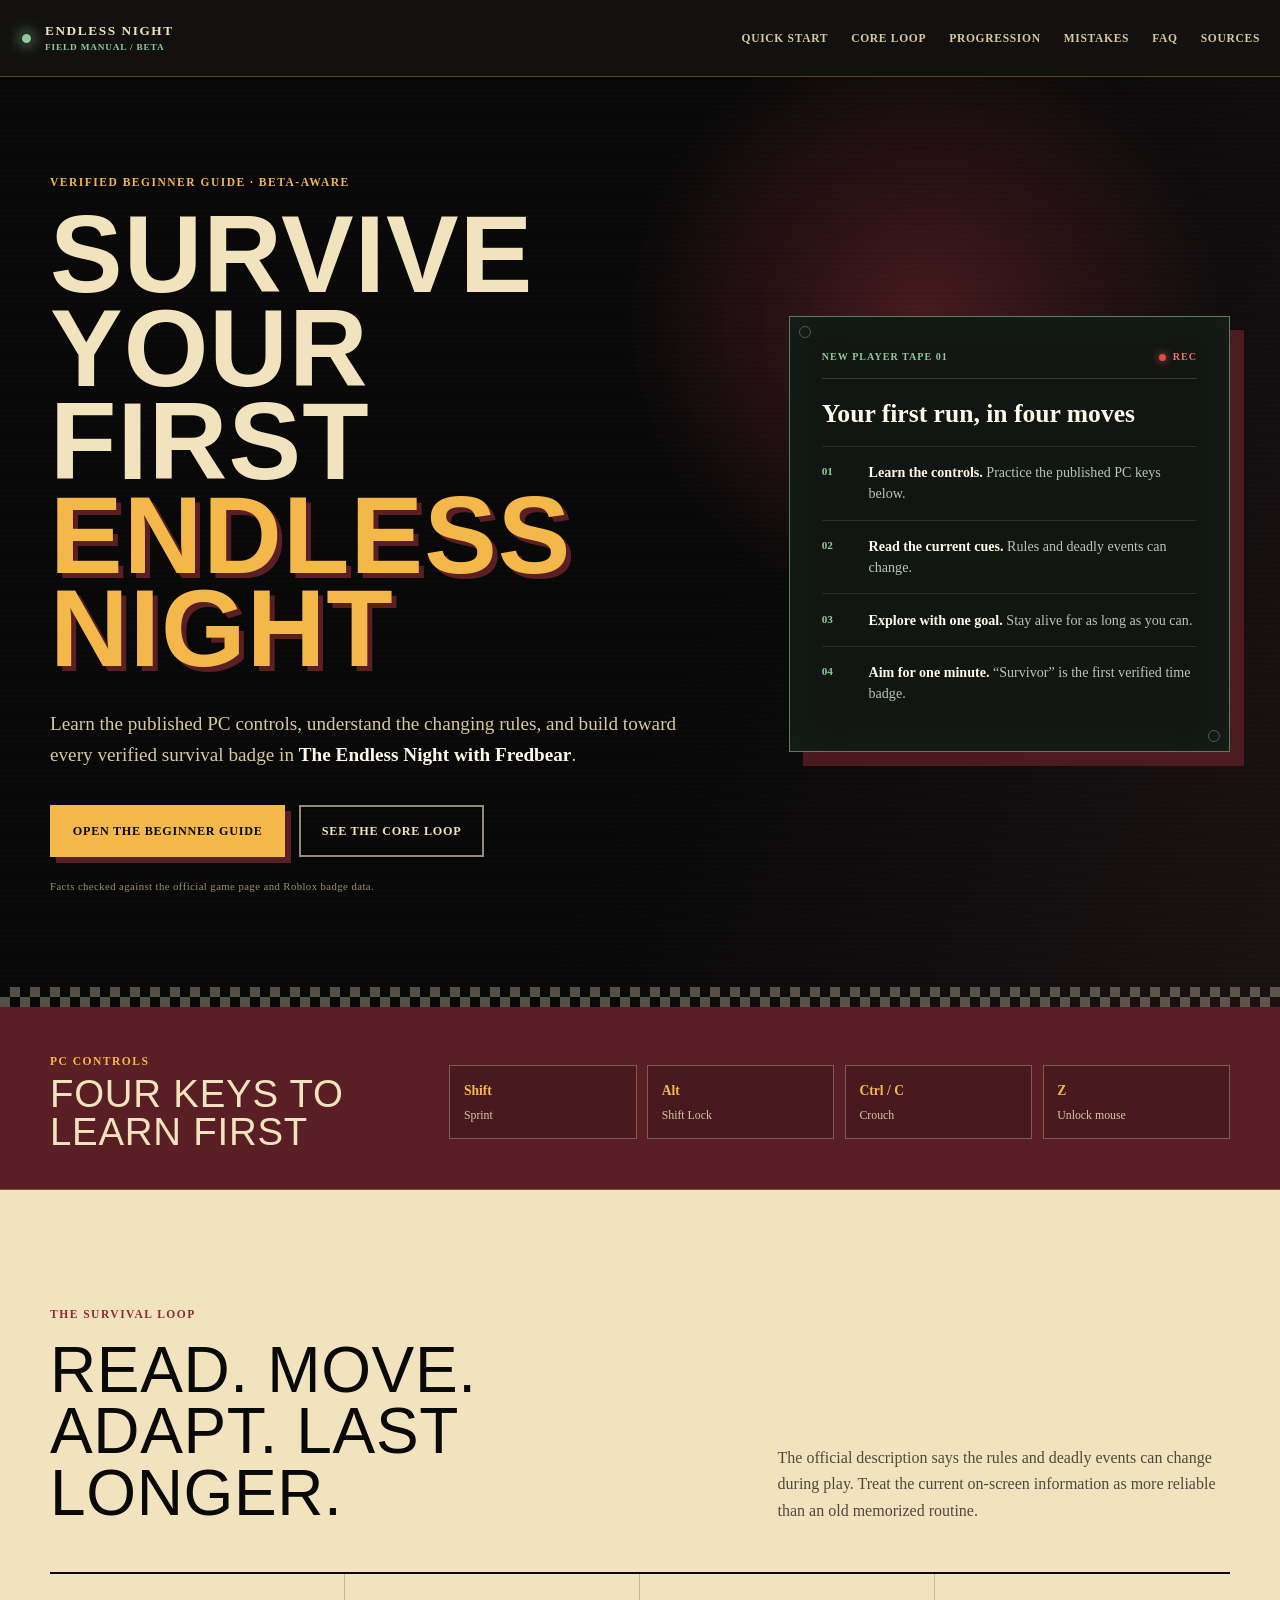
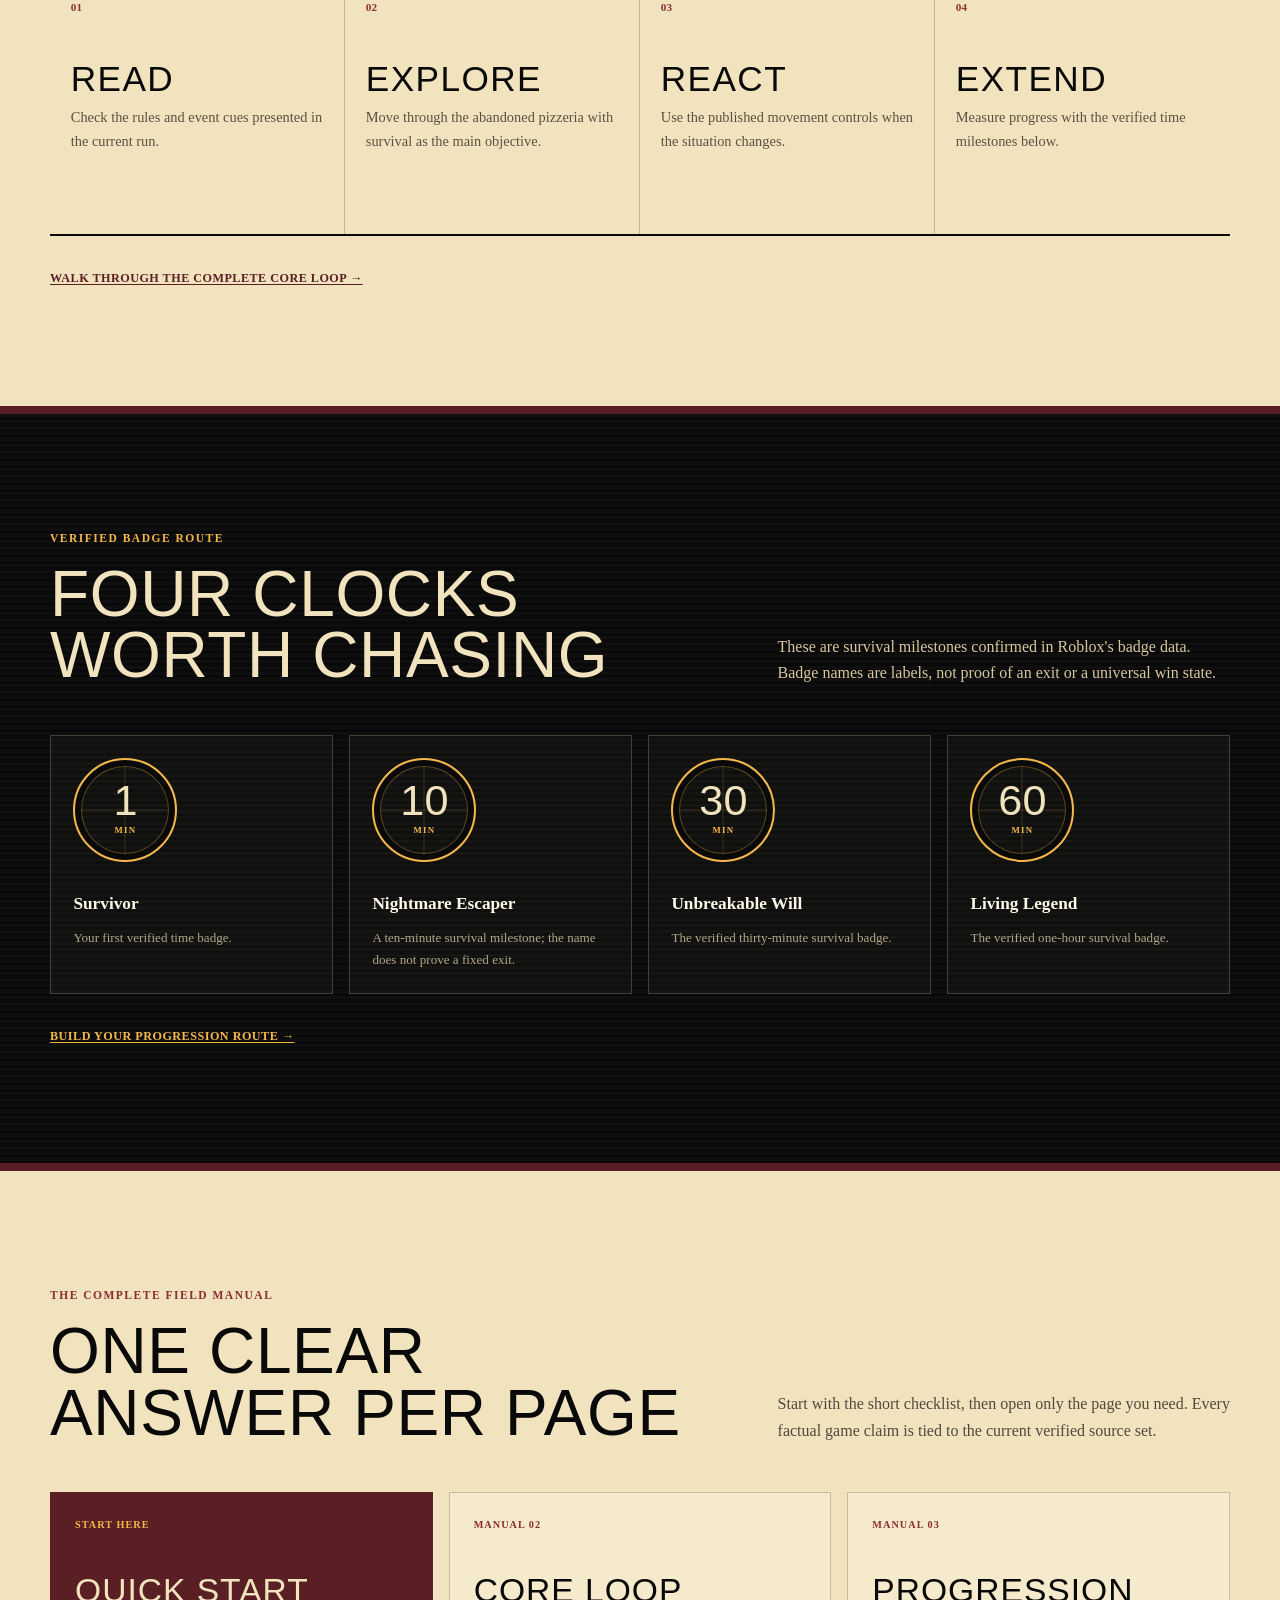
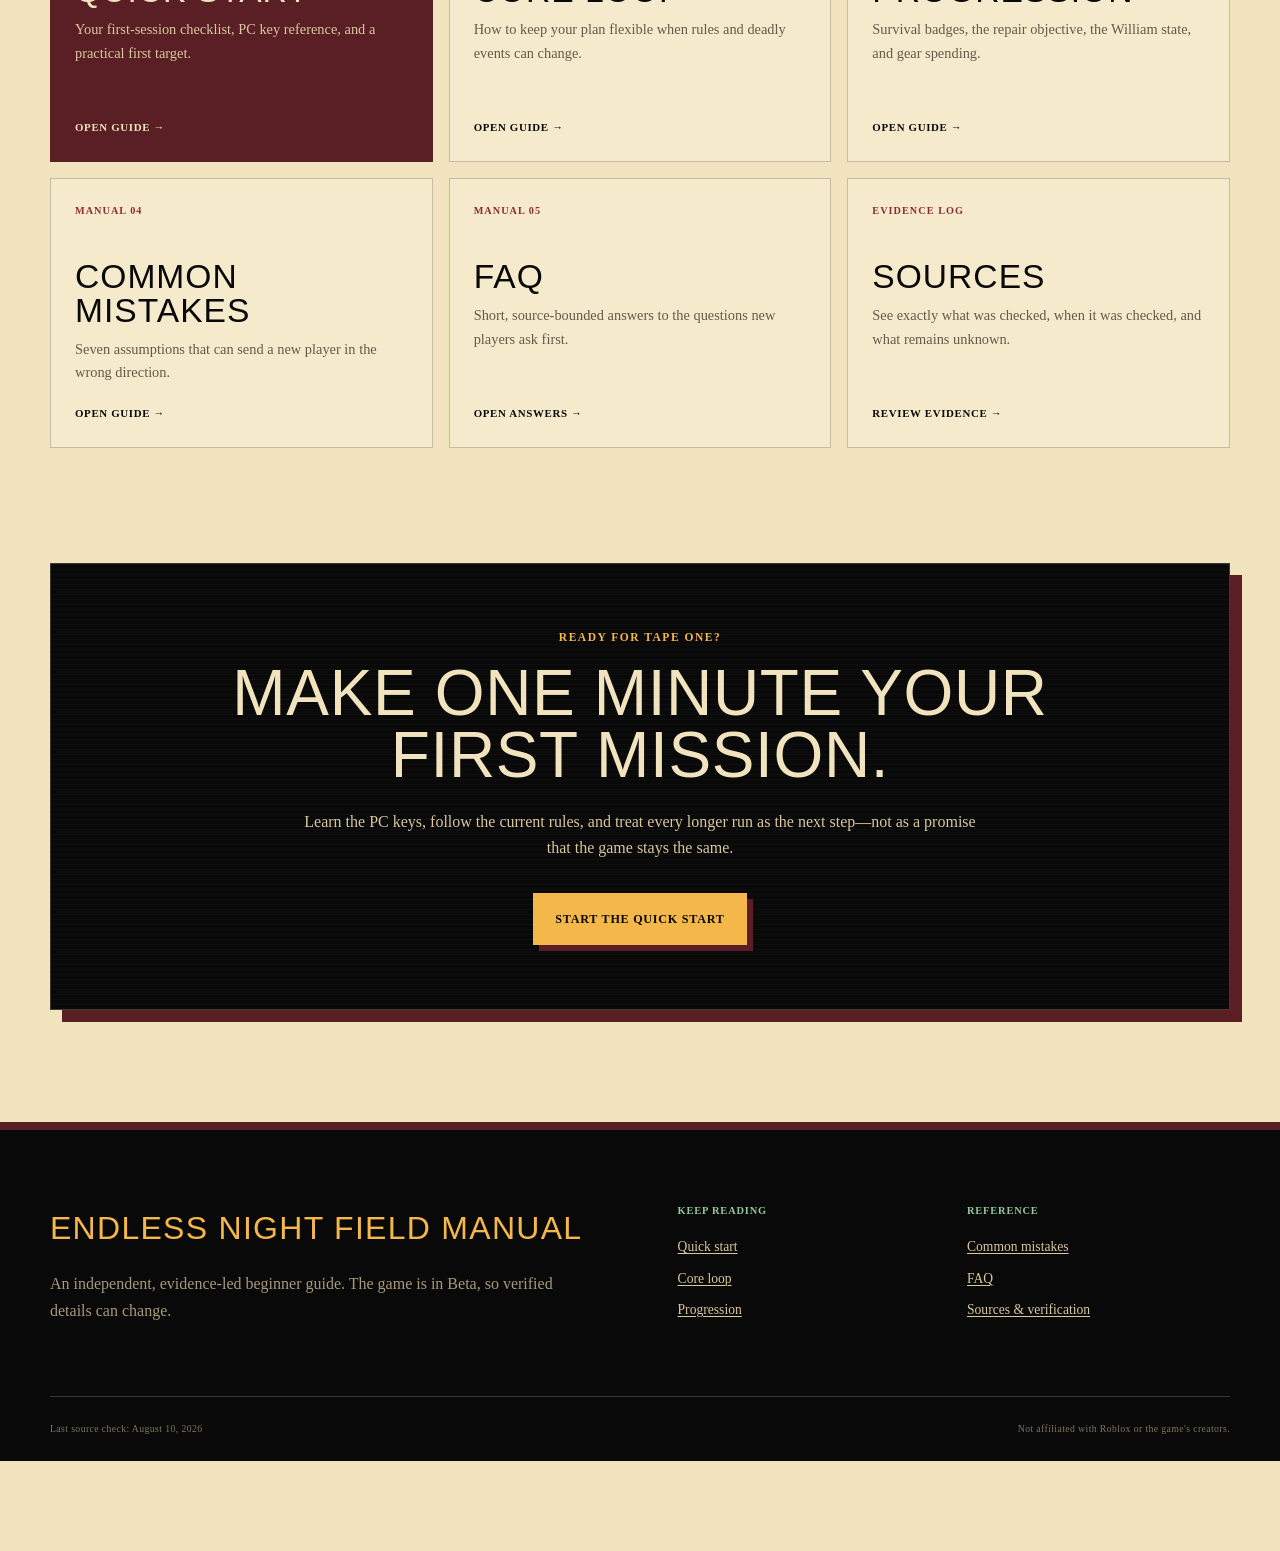
==== commit d9e90d88: "feat: add Adsterra placements" ====
--- a/index.html
+++ b/index.html
@@ -128,4 +128,7 @@
 
 .__variable_geist_mono_1001rt9 { --font-geist-mono: 'Geist Mono', 'Geist Mono Fallback'; }
 </style>
-</head><body class="__variable_geist_19ysh9d __variable_geist_mono_1001rt9"><a class="skip-link" href="#main-content">Skip to guide</a><header class="site-header"><div class="header-inner"><a href="/" class="wordmark" aria-label="Endless Night Field Manual home"><span class="wordmark-light" aria-hidden="true"></span><span>ENDLESS NIGHT<small>FIELD MANUAL / BETA</small></span></a><nav class="desktop-nav" aria-label="Main navigation"><a href="/beginner-guide">Quick Start</a><a href="/core-loop">Core Loop</a><a href="/progression">Progression</a><a href="/common-mistakes">Mistakes</a><a href="/faq">FAQ</a><a href="/sources">Sources</a></nav><details class="mobile-menu"><summary>Manual</summary><nav aria-label="Mobile navigation"><a href="/">Home</a><a href="/beginner-guide">Quick Start</a><a href="/core-loop">Core Loop</a><a href="/progression">Progression</a><a href="/common-mistakes">Mistakes</a><a href="/faq">FAQ</a><a href="/sources">Sources</a></nav></details></div></header><main id="main-content"><section class="home-hero"><div class="hero-noise" aria-hidden="true"></div><div class="page-shell hero-grid"><div class="hero-copy"><span class="eyebrow">Verified beginner guide · Beta-aware</span><h1>Survive Your First <strong>Endless Night</strong></h1><p class="hero-lead">Learn the published PC controls, understand the changing rules, and build toward every verified survival badge in<!-- --> <em>The Endless Night with Fredbear</em>.</p><div class="hero-actions"><a href="/beginner-guide" class="button button-primary">Open the Beginner Guide</a><a href="/core-loop" class="button button-secondary">See the core loop</a></div><p class="evidence-note">Facts checked against the official game page and Roblox badge data.</p></div><div class="quick-card" aria-labelledby="quick-card-title"><div class="quick-card-top"><span>NEW PLAYER TAPE 01</span><span class="recording"><i></i> REC</span></div><h2 id="quick-card-title">Your first run, in four moves</h2><ol class="quick-steps"><li><span>01</span><p><strong>Learn the controls.</strong> Practice the published PC keys below.</p></li><li><span>02</span><p><strong>Read the current cues.</strong> Rules and deadly events can change.</p></li><li><span>03</span><p><strong>Explore with one goal.</strong> Stay alive for as long as you can.</p></li><li><span>04</span><p><strong>Aim for one minute.</strong> “Survivor” is the first verified time badge.</p></li></ol></div></div></section><section class="control-strip" aria-labelledby="controls-title"><div class="page-shell controls-inner"><div><span class="eyebrow">PC controls</span><h2 id="controls-title">Four keys to learn first</h2></div><dl class="key-grid"><div><dt>Shift</dt><dd>Sprint</dd></div><div><dt>Alt</dt><dd>Shift Lock</dd></div><div><dt>Ctrl / C</dt><dd>Crouch</dd></div><div><dt>Z</dt><dd>Unlock mouse</dd></div></dl></div></section><section class="page-shell home-section" aria-labelledby="loop-title"><div class="section-heading split-heading"><div><span class="eyebrow">The survival loop</span><h2 id="loop-title">Read. Move. Adapt. Last longer.</h2></div><p>The official description says the rules and deadly events can change during play. Treat the current on-screen information as more reliable than an old memorized routine.</p></div><div class="loop-grid"><article><span>01</span><h3>READ</h3><p>Check the rules and event cues presented in the current run.</p></article><article><span>02</span><h3>EXPLORE</h3><p>Move through the abandoned pizzeria with survival as the main objective.</p></article><article><span>03</span><h3>REACT</h3><p>Use the published movement controls when the situation changes.</p></article><article><span>04</span><h3>EXTEND</h3><p>Measure progress with the verified time milestones below.</p></article></div><a href="/core-loop" class="text-link">Walk through the complete core loop →</a></section><section class="milestone-section"><div class="page-shell"><div class="section-heading split-heading"><div><span class="eyebrow">Verified badge route</span><h2>Four clocks worth chasing</h2></div><p>These are survival milestones confirmed in Roblox&#x27;s badge data. Badge names are labels, not proof of an exit or a universal win state.</p></div><div class="badge-grid"><article><div class="clock-face" aria-hidden="true"><span>1</span><small>MIN</small></div><h3>Survivor</h3><p>Your first verified time badge.</p></article><article><div class="clock-face" aria-hidden="true"><span>10</span><small>MIN</small></div><h3>Nightmare Escaper</h3><p>A ten-minute survival milestone; the name does not prove a fixed exit.</p></article><article><div class="clock-face" aria-hidden="true"><span>30</span><small>MIN</small></div><h3>Unbreakable Will</h3><p>The verified thirty-minute survival badge.</p></article><article><div class="clock-face" aria-hidden="true"><span>60</span><small>MIN</small></div><h3>Living Legend</h3><p>The verified one-hour survival badge.</p></article></div><a href="/progression" class="text-link light-link">Build your progression route →</a></div></section><section class="page-shell home-section" aria-labelledby="manual-title"><div class="section-heading split-heading"><div><span class="eyebrow">The complete field manual</span><h2 id="manual-title">One clear answer per page</h2></div><p>Start with the short checklist, then open only the page you need. Every factual game claim is tied to the current verified source set.</p></div><div class="manual-grid"><a href="/beginner-guide" class="manual-card featured"><span>START HERE</span><h3>Quick Start</h3><p>Your first-session checklist, PC key reference, and a practical first target.</p><strong>Open guide →</strong></a><a href="/core-loop" class="manual-card"><span>MANUAL 02</span><h3>Core Loop</h3><p>How to keep your plan flexible when rules and deadly events can change.</p><strong>Open guide →</strong></a><a href="/progression" class="manual-card"><span>MANUAL 03</span><h3>Progression</h3><p>Survival badges, the repair objective, the William state, and gear spending.</p><strong>Open guide →</strong></a><a href="/common-mistakes" class="manual-card"><span>MANUAL 04</span><h3>Common Mistakes</h3><p>Seven assumptions that can send a new player in the wrong direction.</p><strong>Open guide →</strong></a><a href="/faq" class="manual-card"><span>MANUAL 05</span><h3>FAQ</h3><p>Short, source-bounded answers to the questions new players ask first.</p><strong>Open answers →</strong></a><a href="/sources" class="manual-card"><span>EVIDENCE LOG</span><h3>Sources</h3><p>See exactly what was checked, when it was checked, and what remains unknown.</p><strong>Review evidence →</strong></a></div></section><section class="page-shell final-cta" aria-labelledby="final-title"><span class="eyebrow">Ready for tape one?</span><h2 id="final-title">Make one minute your first mission.</h2><p>Learn the PC keys, follow the current rules, and treat every longer run as the next step—not as a promise that the game stays the same.</p><a href="/beginner-guide" class="button button-primary">Start the Quick Start</a></section><script type="application/ld+json">{"@context":"https://schema.org","@type":"HowTo","name":"How to start The Endless Night with Fredbear","description":"A verified first-run checklist covering the published PC controls and survival objective.","step":[{"@type":"HowToStep","name":"Learn the PC controls","text":"Use Shift to sprint, Alt for Shift Lock, Ctrl or C to crouch, and Z to unlock the mouse."},{"@type":"HowToStep","name":"Follow the current rules","text":"Read the rules and deadly event cues shown during the current run because they can change."},{"@type":"HowToStep","name":"Explore and survive","text":"Explore the abandoned pizzeria and focus on surviving for as long as possible."},{"@type":"HowToStep","name":"Use verified milestones","text":"Track the one, ten, thirty, and sixty minute survival badge milestones."}]}</script></main><footer class="site-footer"><div class="footer-grid"><div><p class="footer-title">ENDLESS NIGHT FIELD MANUAL</p><p>An independent, evidence-led beginner guide. The game is in Beta, so verified details can change.</p></div><nav aria-label="Footer guide links"><p class="footer-label">Keep reading</p><a href="/beginner-guide">Quick start</a><a href="/core-loop">Core loop</a><a href="/progression">Progression</a></nav><nav aria-label="Footer reference links"><p class="footer-label">Reference</p><a href="/common-mistakes">Common mistakes</a><a href="/faq">FAQ</a><a href="/sources">Sources &amp; verification</a></nav></div><div class="footer-bottom"><span>Last source check: August 10, 2026</span><span>Not affiliated with Roblox or the game&#x27;s creators.</span></div></footer><script type="application/ld+json">[{"@context":"https://schema.org","@type":"WebSite","name":"Endless Night Field Manual","url":"https://theendlessnightwithfredbear.wiki","description":"A verified beginner guide to The Endless Night with Fredbear: learn the PC controls, survival loop, badge milestones, common mistakes, and Beta-safe next steps.","inLanguage":"en"},{"@context":"https://schema.org","@type":"VideoGame","name":"The Endless Night with Fredbear","url":"https://theendlessnightwithfredbear.wiki","sameAs":"https://www.roblox.com/games/107421525627908/The-Endless-Night-with-Fredbear","gamePlatform":"Roblox","description":"Explore an abandoned pizzeria and survive as long as possible while rules and deadly events can change."}]</script></body></html>+</head><body class="__variable_geist_19ysh9d __variable_geist_mono_1001rt9"><a class="skip-link" href="#main-content">Skip to guide</a><header class="site-header"><div class="header-inner"><a href="/" class="wordmark" aria-label="Endless Night Field Manual home"><span class="wordmark-light" aria-hidden="true"></span><span>ENDLESS NIGHT<small>FIELD MANUAL / BETA</small></span></a><nav class="desktop-nav" aria-label="Main navigation"><a href="/beginner-guide/">Quick Start</a><a href="/core-loop/">Core Loop</a><a href="/progression/">Progression</a><a href="/common-mistakes/">Mistakes</a><a href="/faq/">FAQ</a><a href="/sources/">Sources</a></nav><details class="mobile-menu"><summary>Manual</summary><nav aria-label="Mobile navigation"><a href="/">Home</a><a href="/beginner-guide/">Quick Start</a><a href="/core-loop/">Core Loop</a><a href="/progression/">Progression</a><a href="/common-mistakes/">Mistakes</a><a href="/faq/">FAQ</a><a href="/sources/">Sources</a></nav></details></div></header><main id="main-content"><section class="home-hero"><div class="hero-noise" aria-hidden="true"></div><div class="page-shell hero-grid"><div class="hero-copy"><span class="eyebrow">Verified beginner guide · Beta-aware</span><h1>Survive Your First <strong>Endless Night</strong></h1><p class="hero-lead">Learn the published PC controls, understand the changing rules, and build toward every verified survival badge in<!-- --> <em>The Endless Night with Fredbear</em>.</p><div class="hero-actions"><a href="/beginner-guide/" class="button button-primary">Open the Beginner Guide</a><a href="/core-loop/" class="button button-secondary">See the core loop</a></div><p class="evidence-note">Facts checked against the official game page and Roblox badge data.</p></div><div class="quick-card" aria-labelledby="quick-card-title"><div class="quick-card-top"><span>NEW PLAYER TAPE 01</span><span class="recording"><i></i> REC</span></div><h2 id="quick-card-title">Your first run, in four moves</h2><ol class="quick-steps"><li><span>01</span><p><strong>Learn the controls.</strong> Practice the published PC keys below.</p></li><li><span>02</span><p><strong>Read the current cues.</strong> Rules and deadly events can change.</p></li><li><span>03</span><p><strong>Explore with one goal.</strong> Stay alive for as long as you can.</p></li><li><span>04</span><p><strong>Aim for one minute.</strong> “Survivor” is the first verified time badge.</p></li></ol></div></div></section><section class="control-strip" aria-labelledby="controls-title"><div class="page-shell controls-inner"><div><span class="eyebrow">PC controls</span><h2 id="controls-title">Four keys to learn first</h2></div><dl class="key-grid"><div><dt>Shift</dt><dd>Sprint</dd></div><div><dt>Alt</dt><dd>Shift Lock</dd></div><div><dt>Ctrl / C</dt><dd>Crouch</dd></div><div><dt>Z</dt><dd>Unlock mouse</dd></div></dl></div></section><section class="page-shell home-section" aria-labelledby="loop-title"><div class="section-heading split-heading"><div><span class="eyebrow">The survival loop</span><h2 id="loop-title">Read. Move. Adapt. Last longer.</h2></div><p>The official description says the rules and deadly events can change during play. Treat the current on-screen information as more reliable than an old memorized routine.</p></div><div class="loop-grid"><article><span>01</span><h3>READ</h3><p>Check the rules and event cues presented in the current run.</p></article><article><span>02</span><h3>EXPLORE</h3><p>Move through the abandoned pizzeria with survival as the main objective.</p></article><article><span>03</span><h3>REACT</h3><p>Use the published movement controls when the situation changes.</p></article><article><span>04</span><h3>EXTEND</h3><p>Measure progress with the verified time milestones below.</p></article></div><a href="/core-loop/" class="text-link">Walk through the complete core loop →</a></section><section class="milestone-section"><div class="page-shell"><div class="section-heading split-heading"><div><span class="eyebrow">Verified badge route</span><h2>Four clocks worth chasing</h2></div><p>These are survival milestones confirmed in Roblox&#x27;s badge data. Badge names are labels, not proof of an exit or a universal win state.</p></div><div class="badge-grid"><article><div class="clock-face" aria-hidden="true"><span>1</span><small>MIN</small></div><h3>Survivor</h3><p>Your first verified time badge.</p></article><article><div class="clock-face" aria-hidden="true"><span>10</span><small>MIN</small></div><h3>Nightmare Escaper</h3><p>A ten-minute survival milestone; the name does not prove a fixed exit.</p></article><article><div class="clock-face" aria-hidden="true"><span>30</span><small>MIN</small></div><h3>Unbreakable Will</h3><p>The verified thirty-minute survival badge.</p></article><article><div class="clock-face" aria-hidden="true"><span>60</span><small>MIN</small></div><h3>Living Legend</h3><p>The verified one-hour survival badge.</p></article></div><a href="/progression/" class="text-link light-link">Build your progression route →</a></div></section><section class="page-shell home-section" aria-labelledby="manual-title"><div class="section-heading split-heading"><div><span class="eyebrow">The complete field manual</span><h2 id="manual-title">One clear answer per page</h2></div><p>Start with the short checklist, then open only the page you need. Every factual game claim is tied to the current verified source set.</p></div><div class="manual-grid"><a href="/beginner-guide/" class="manual-card featured"><span>START HERE</span><h3>Quick Start</h3><p>Your first-session checklist, PC key reference, and a practical first target.</p><strong>Open guide →</strong></a><a href="/core-loop/" class="manual-card"><span>MANUAL 02</span><h3>Core Loop</h3><p>How to keep your plan flexible when rules and deadly events can change.</p><strong>Open guide →</strong></a><a href="/progression/" class="manual-card"><span>MANUAL 03</span><h3>Progression</h3><p>Survival badges, the repair objective, the William state, and gear spending.</p><strong>Open guide →</strong></a><a href="/common-mistakes/" class="manual-card"><span>MANUAL 04</span><h3>Common Mistakes</h3><p>Seven assumptions that can send a new player in the wrong direction.</p><strong>Open guide →</strong></a><a href="/faq/" class="manual-card"><span>MANUAL 05</span><h3>FAQ</h3><p>Short, source-bounded answers to the questions new players ask first.</p><strong>Open answers →</strong></a><a href="/sources/" class="manual-card"><span>EVIDENCE LOG</span><h3>Sources</h3><p>See exactly what was checked, when it was checked, and what remains unknown.</p><strong>Review evidence →</strong></a></div></section><section class="page-shell final-cta" aria-labelledby="final-title"><span class="eyebrow">Ready for tape one?</span><h2 id="final-title">Make one minute your first mission.</h2><p>Learn the PC keys, follow the current rules, and treat every longer run as the next step—not as a promise that the game stays the same.</p><a href="/beginner-guide/" class="button button-primary">Start the Quick Start</a></section><script type="application/ld+json">{"@context":"https://schema.org","@type":"HowTo","name":"How to start The Endless Night with Fredbear","description":"A verified first-run checklist covering the published PC controls and survival objective.","step":[{"@type":"HowToStep","name":"Learn the PC controls","text":"Use Shift to sprint, Alt for Shift Lock, Ctrl or C to crouch, and Z to unlock the mouse."},{"@type":"HowToStep","name":"Follow the current rules","text":"Read the rules and deadly event cues shown during the current run because they can change."},{"@type":"HowToStep","name":"Explore and survive","text":"Explore the abandoned pizzeria and focus on surviving for as long as possible."},{"@type":"HowToStep","name":"Use verified milestones","text":"Track the one, ten, thirty, and sixty minute survival badge milestones."}]}</script></main><footer class="site-footer"><div class="footer-grid"><div><p class="footer-title">ENDLESS NIGHT FIELD MANUAL</p><p>An independent, evidence-led beginner guide. The game is in Beta, so verified details can change.</p></div><nav aria-label="Footer guide links"><p class="footer-label">Keep reading</p><a href="/beginner-guide/">Quick start</a><a href="/core-loop/">Core loop</a><a href="/progression/">Progression</a></nav><nav aria-label="Footer reference links"><p class="footer-label">Reference</p><a href="/common-mistakes/">Common mistakes</a><a href="/faq/">FAQ</a><a href="/sources/">Sources &amp; verification</a></nav></div><div class="footer-bottom"><span>Last source check: August 10, 2026</span><span>Not affiliated with Roblox or the game&#x27;s creators.</span></div></footer><script type="application/ld+json">[{"@context":"https://schema.org","@type":"WebSite","name":"Endless Night Field Manual","url":"https://theendlessnightwithfredbear.wiki","description":"A verified beginner guide to The Endless Night with Fredbear: learn the PC controls, survival loop, badge milestones, common mistakes, and Beta-safe next steps.","inLanguage":"en"},{"@context":"https://schema.org","@type":"VideoGame","name":"The Endless Night with Fredbear","url":"https://theendlessnightwithfredbear.wiki","sameAs":"https://www.roblox.com/games/107421525627908/The-Endless-Night-with-Fredbear","gamePlatform":"Roblox","description":"Explore an abandoned pizzeria and survive as long as possible while rules and deadly events can change."}]</script>  <!-- adsterra-code-handoff:artifact-runtime:start -->
+  <script type="module" src="/adsterra/runtime.js" data-adsterra-artifact-runtime data-global-fallback="true"></script>
+  <!-- adsterra-code-handoff:artifact-runtime:end -->
+</body></html>
